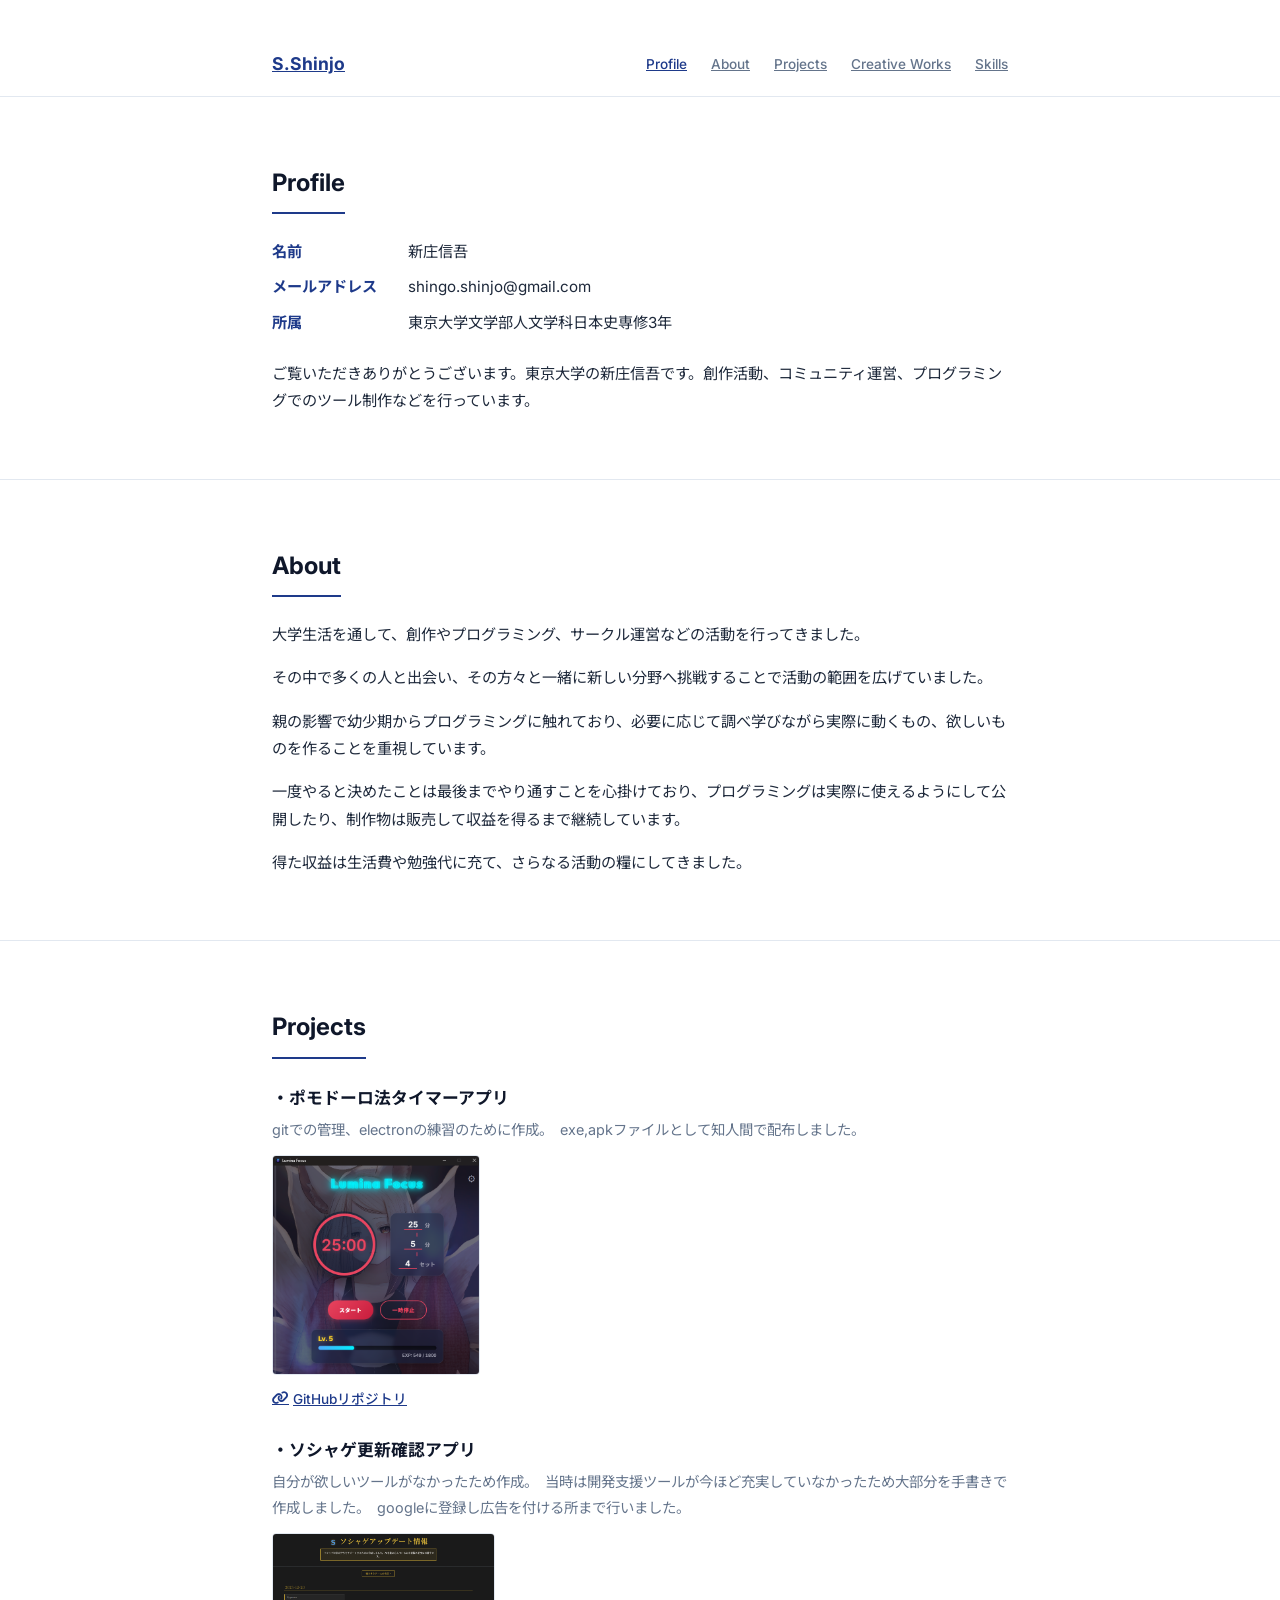
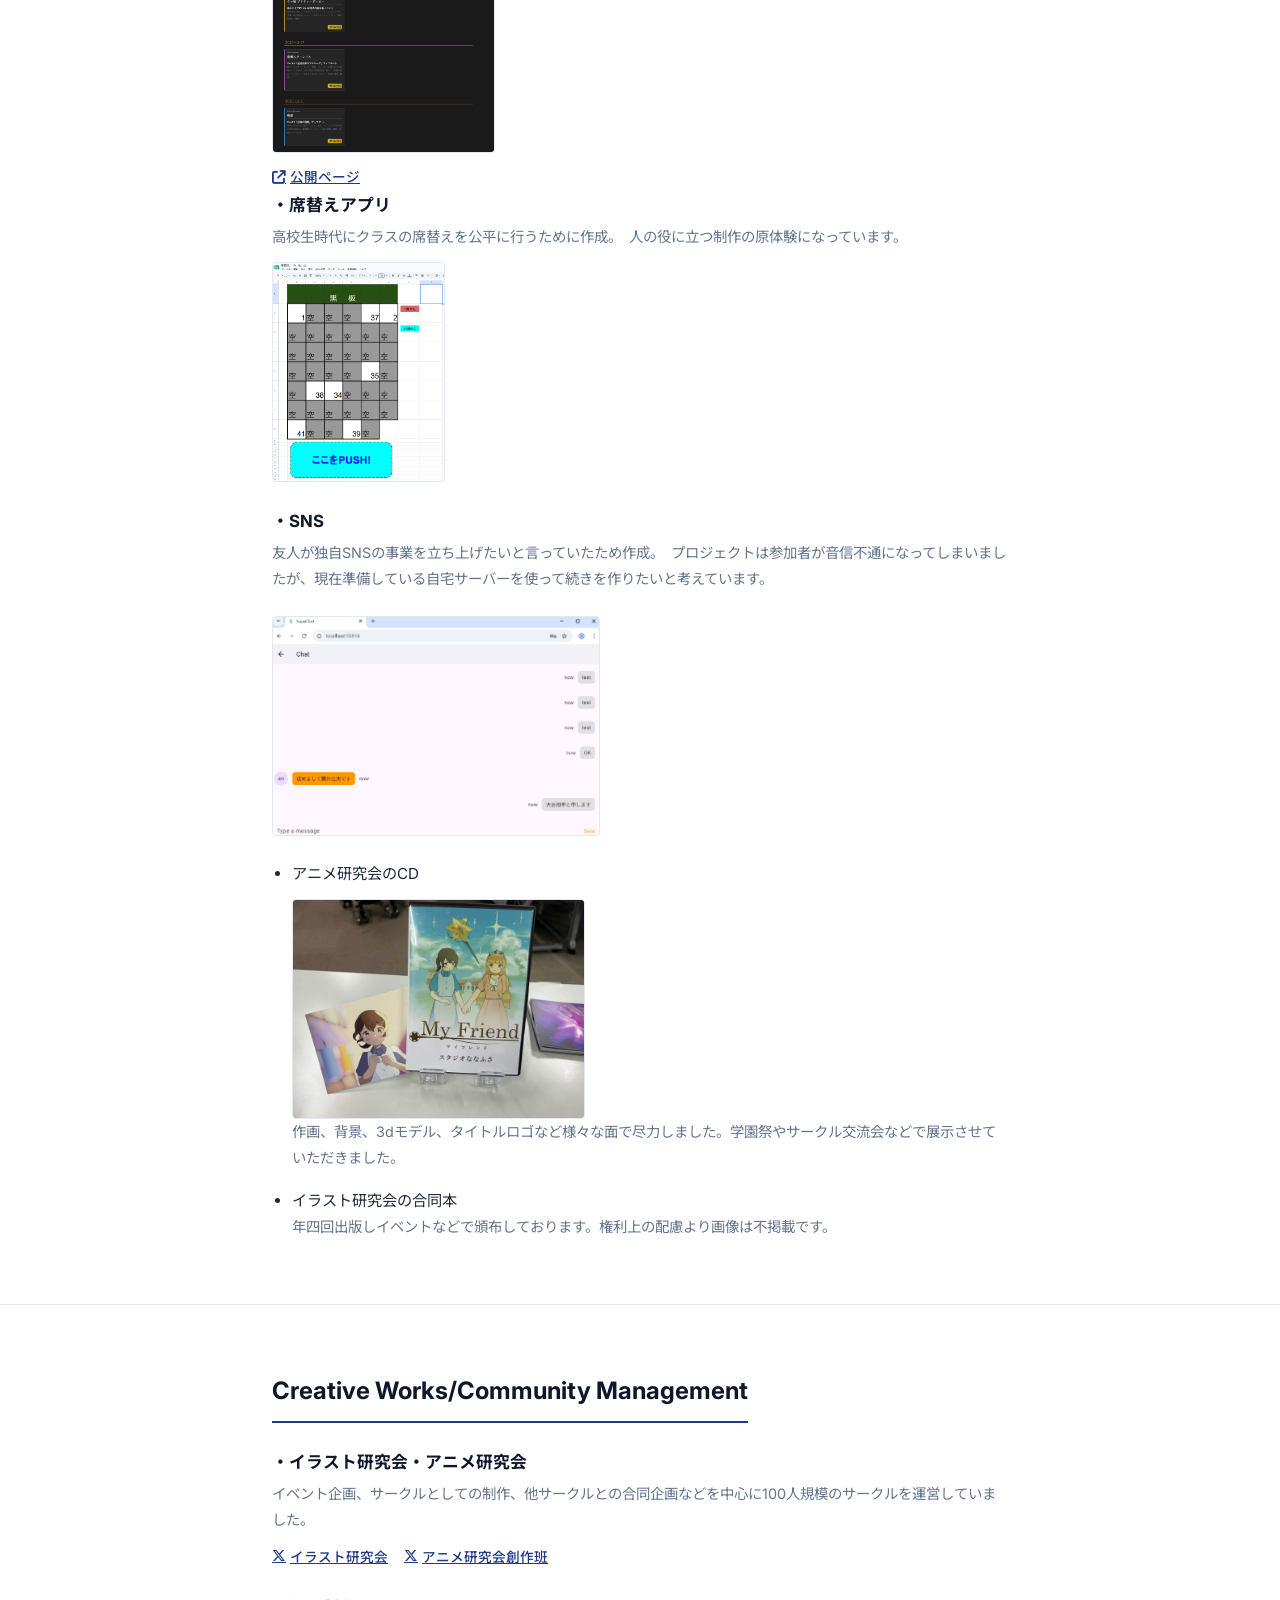
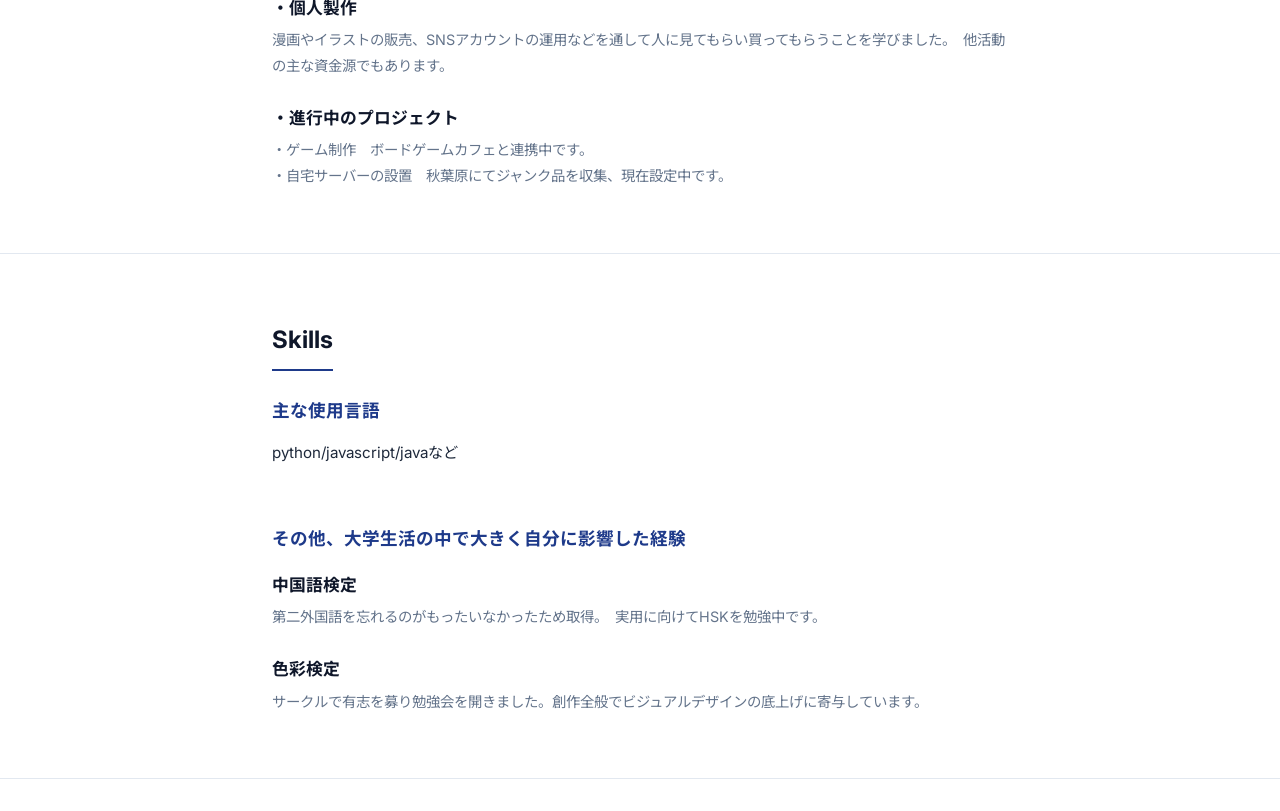
==== index.html @ a7cd1485 "origin" ====
<!DOCTYPE html>
<html lang="ja">
<head>
  <meta charset="UTF-8">
  <meta name="viewport" content="width=device-width, initial-scale=1.0">
  <title>新庄 信吾 | ポートフォリオ</title>
  <link rel="stylesheet" href="assets/css/style.css">
  <link rel="stylesheet" href="https://cdnjs.cloudflare.com/ajax/libs/font-awesome/6.4.0/css/all.min.css">
</head>
<body>

  <header class="header">
    <div class="container nav-container">
      <a href="#home" class="logo">S.Shinjo</a>
      <nav class="nav-links">
        <a href="#home" class="nav-link">Profile</a>
        <a href="#about" class="nav-link">About</a>
        <a href="#projects" class="nav-link">Projects</a>
        <a href="#creative" class="nav-link">Creative Works</a>
        <a href="#skills" class="nav-link">Skills</a>
      </nav>
    </div>
  </header>

  <section id="home" class="section">
    <div class="container">
      <h1 class="section-title">Profile</h1>
      <div class="profile-list">
        <div class="profile-item">
          <div class="profile-label">名前</div>
          <div class="profile-value">新庄信吾</div>
        </div>
        <div class="profile-item">
          <div class="profile-label">メールアドレス</div>
          <div class="profile-value">shingo.shinjo@gmail.com</div>
        </div>
        <div class="profile-item">
          <div class="profile-label">所属</div>
          <div class="profile-value">東京大学文学部人文学科日本史専修3年</div>
        </div>
      </div>
      <p class="profile-desc">
        ご覧いただきありがとうございます。東京大学の新庄信吾です。創作活動、コミュニティ運営、プログラミングでのツール制作などを行っています。
      </p>
    </div>
  </section>

  <section id="about" class="section">
    <div class="container">
      <h2 class="section-title">About</h2>
      <div class="about-text">
        <p>大学生活を通して、創作やプログラミング、サークル運営などの活動を行ってきました。</p>
        <p>その中で多くの人と出会い、その方々と一緒に新しい分野へ挑戦することで活動の範囲を広げていました。</p>
        <p>親の影響で幼少期からプログラミングに触れており、必要に応じて調べ学びながら実際に動くもの、欲しいものを作ることを重視しています。</p>
        <p>一度やると決めたことは最後までやり通すことを心掛けており、プログラミングは実際に使えるようにして公開したり、制作物は販売して収益を得るまで継続しています。</p>
        <p>得た収益は生活費や勉強代に充て、さらなる活動の糧にしてきました。</p>
      </div>
    </div>
  </section>

  <section id="projects" class="section">
    <div class="container">
      <h2 class="section-title">Projects</h2>
      <div class="list-container">
        <div class="list-item">
          <div class="item-title">・ポモドーロ法タイマーアプリ</div>
          <div class="item-desc">gitでの管理、electronの練習のために作成。　exe,apkファイルとして知人間で配布しました。</div>
          <img src="assets/images/timer.png" alt="タイマーの改善" class="project-img-simple">
          <div class="item-links">
            <a href="https://github.com/Xin-Xine/Timer" target="_blank" class="item-link"><i class="fa-solid fa-link"></i> GitHubリポジトリ</a>
          </div>
        </div>
        <div class="list-item">
          <div class="item-title">・ソシャゲ更新確認アプリ</div>
          <div class="item-desc">自分が欲しいツールがなかったため作成。　当時は開発支援ツールが今ほど充実していなかったため大部分を手書きで作成しました。　googleに登録し広告を付ける所まで行いました。</div>
          <img src="assets/images/soshage.png" alt="ソシャゲ更新" class="project-img-simple">
          <div class="item-links">
            <a href="https://xin-xine.github.io/social-game-checker/" target="_blank" class="item-link"><i class="fa-solid fa-arrow-up-right-from-square"></i> 公開ページ</a>
          </div>
        <div class="list-item">
          <div class="item-title">・席替えアプリ</div>
          <div class="item-desc">高校生時代にクラスの席替えを公平に行うために作成。　人の役に立つ制作の原体験になっています。</div>
          <img src="assets/images/sekigae.png" alt="席替えアプリ" class="project-img-simple">
        </div>
        </div>
        <div class="list-item">
          <div class="item-title">・SNS</div>
          <div class="item-desc">友人が独自SNSの事業を立ち上げたいと言っていたため作成。　プロジェクトは参加者が音信不通になってしまいましたが、現在準備している自宅サーバーを使って続きを作りたいと考えています。</div>
          <div class="item-links">
            <img src="assets/images/SNS.png" alt="ソシャゲ" class="project-img-simple">
          </div>
        </div>
      </div>
      <div style="margin-top: 1.5rem;">
        <ul class="plain-list">
          <li>
            <div>アニメ研究会のCD</div>
            <img src="assets/images/anime_cd.jpg" alt="アニメ研究会のCD" class="project-img-simple">
            <div class="item-desc">作画、背景、3dモデル、タイトルロゴなど様々な面で尽力しました。学園祭やサークル交流会などで展示させていただきました。</div>
          </li>
          <li>
            <div>イラスト研究会の合同本</div>
            <div class="item-desc">年四回出版しイベントなどで頒布しております。権利上の配慮より画像は不掲載です。</div>
          </li>
        </ul>
      </div>
    </div>
  </section>

  <section id="creative" class="section">
    <div class="container">
      <h2 class="section-title">Creative Works/Community Management</h2>
      <div class="list-container">
        <div class="list-item">
          <div class="item-title">・イラスト研究会・アニメ研究会</div>
          <div class="item-desc">イベント企画、サークルとしての制作、他サークルとの合同企画などを中心に100人規模のサークルを運営していました。</div>
          <div class="item-links">
            <a href="https://x.com/ut_paintingclub" target="_blank" class="item-link"><i class="fa-brands fa-x-twitter"></i> イラスト研究会</a>
            <a href="https://x.com/Nanafusa_Studio" target="_blank" class="item-link"><i class="fa-brands fa-x-twitter"></i> アニメ研究会創作班</a>
          </div>
        </div>
        <div class="list-item">
          <div class="item-title">・個人製作</div>
          <div class="item-desc">漫画やイラストの販売、SNSアカウントの運用などを通して人に見てもらい買ってもらうことを学びました。　他活動の主な資金源でもあります。</div>
        </div>
        <div class="list-item">
          <div class="item-title">・進行中のプロジェクト</div>
          <div class="item-desc">・ゲーム制作　ボードゲームカフェと連携中です。</div>
          <div class="item-desc">・自宅サーバーの設置　秋葉原にてジャンク品を収集、現在設定中です。</div>
        </div>
      </div>
    </div>
  </section>

  <section id="skills" class="section">
    <div class="container">
      <h2 class="section-title">Skills</h2>
      <div class="skills-container">
        <div class="skills-subgroup">
          <h3>主な使用言語</h3>
          <p style="font-size: 0.95rem; margin-top: 0.5rem;">python/javascript/javaなど</p>
        </div>
        <div class="skills-subgroup" style="margin-top: 2rem;">
          <h3>その他、大学生活の中で大きく自分に影響した経験</h3>
          <div class="list-container" style="margin-top: 1rem;">
            <div class="list-item">
              <div class="item-title">中国語検定</div>
              <div class="item-desc">第二外国語を忘れるのがもったいなかったため取得。　実用に向けてHSKを勉強中です。</div>
            </div>
            <div class="list-item">
              <div class="item-title">色彩検定</div>
              <div class="item-desc">サークルで有志を募り勉強会を開きました。創作全般でビジュアルデザインの底上げに寄与しています。</div>
            </div>
          </div>
        </div>
      </div>
    </div>
  </section>

  <script src="assets/js/main.js"></script>
</body>
</html>
---- assets/css/style.css ----
@import url('https://fonts.googleapis.com/css2?family=Inter:wght@400;500;700&family=Noto+Sans+JP:wght@400;500;700&display=swap');

:root {
  --bg-color: #ffffff;
  --border-color: #e2e8f0;
  --primary: #1e3a8a;
  --text-main: #1e293b;
  --text-muted: #64748b;
  --font-family: 'Inter', 'Noto Sans JP', -apple-system, BlinkMacSystemFont, "Segoe UI", Roboto, sans-serif;
}

*, *::before, *::after {
  box-sizing: border-box;
  margin: 0;
  padding: 0;
}

html {
  scroll-behavior: smooth;
  font-size: 16px;
}

body {
  font-family: var(--font-family);
  background-color: var(--bg-color);
  color: var(--text-main);
  line-height: 1.8;
  -webkit-font-smoothing: antialiased;
  padding: 2rem 0;
}

.container {
  max-width: 800px;
  margin: 0 auto;
  padding: 0 2rem;
}

.header {
  position: sticky;
  top: 0;
  background: rgba(255, 255, 255, 0.95);
  backdrop-filter: blur(4px);
  -webkit-backdrop-filter: blur(4px);
  border-bottom: 1px solid var(--border-color);
  padding: 1rem 0;
  z-index: 1000;
}

.nav-container {
  display: flex;
  justify-content: space-between;
  align-items: center;
}

.logo {
  font-weight: 700;
  font-size: 1.1rem;
  color: var(--primary);
}

.nav-links {
  display: flex;
  gap: 1.5rem;
}

.nav-link {
  font-size: 0.85rem;
  font-weight: 500;
  color: var(--text-muted);
}

.nav-link:hover, .nav-link.active {
  color: var(--primary);
}

.section {
  padding: 4rem 0;
  border-bottom: 1px solid var(--border-color);
  text-align: left;
}

.section-title {
  font-size: 1.5rem;
  font-weight: 700;
  color: #0f172a;
  margin-bottom: 1.5rem;
  padding-bottom: 0.5rem;
  border-bottom: 2px solid var(--primary);
  display: inline-block;
}

.profile-list {
  display: flex;
  flex-direction: column;
  gap: 0.5rem;
  margin-bottom: 1.5rem;
  font-size: 0.95rem;
}

.profile-item {
  display: flex;
  gap: 1rem;
}

.profile-label {
  font-weight: 700;
  min-width: 120px;
  color: var(--primary);
}

.profile-value {
  color: var(--text-main);
}

.profile-desc {
  font-size: 0.95rem;
  color: var(--text-main);
  margin-top: 1rem;
}

.about-text p {
  margin-bottom: 1rem;
  font-size: 0.95rem;
}

.about-text p:last-child {
  margin-bottom: 0;
}

.list-container {
  display: flex;
  flex-direction: column;
  gap: 1.5rem;
}

.list-item {
  padding-left: 0;
}

.item-title {
  font-size: 1.05rem;
  font-weight: 700;
  color: #0f172a;
  margin-bottom: 0.25rem;
}

.item-desc {
  font-size: 0.9rem;
  color: var(--text-muted);
}

.project-img-simple {
  max-width: 100%;
  max-height: 220px;
  object-fit: contain;
  margin-top: 0.75rem;
  border: 1px solid var(--border-color);
  border-radius: 4px;
  display: block;
}

.item-links {
  margin-top: 0.75rem;
  display: flex;
  gap: 1rem;
  flex-wrap: wrap;
}

.item-link {
  font-size: 0.85rem;
  color: var(--primary);
  text-decoration: underline;
  font-weight: 500;
  display: inline-flex;
  align-items: center;
  gap: 0.25rem;
}

.item-link:hover {
  color: var(--text-main);
}

.plain-list {
  list-style-type: disc;
  padding-left: 1.25rem;
  display: flex;
  flex-direction: column;
  gap: 1rem;
  font-size: 0.95rem;
}

.skills-container {
  display: flex;
  flex-direction: column;
  gap: 1.5rem;
}

.skills-subgroup h3 {
  font-size: 1.1rem;
  font-weight: 700;
  color: var(--primary);
  margin-bottom: 0.75rem;
}

.footer {
  padding: 2rem 0;
  text-align: center;
  font-size: 0.8rem;
  color: var(--text-muted);
}

@media (max-width: 768px) {
  body {
    padding: 1rem 0;
  }
  .header {
    position: static;
  }
  .nav-container {
    flex-direction: column;
    gap: 1rem;
    align-items: flex-start;
  }
  .nav-links {
    flex-wrap: wrap;
    gap: 1rem;
  }
  .section {
    padding: 3rem 0;
  }
  .profile-item {
    flex-direction: column;
    gap: 0.1rem;
  }
  .profile-label {
    min-width: auto;
  }
}
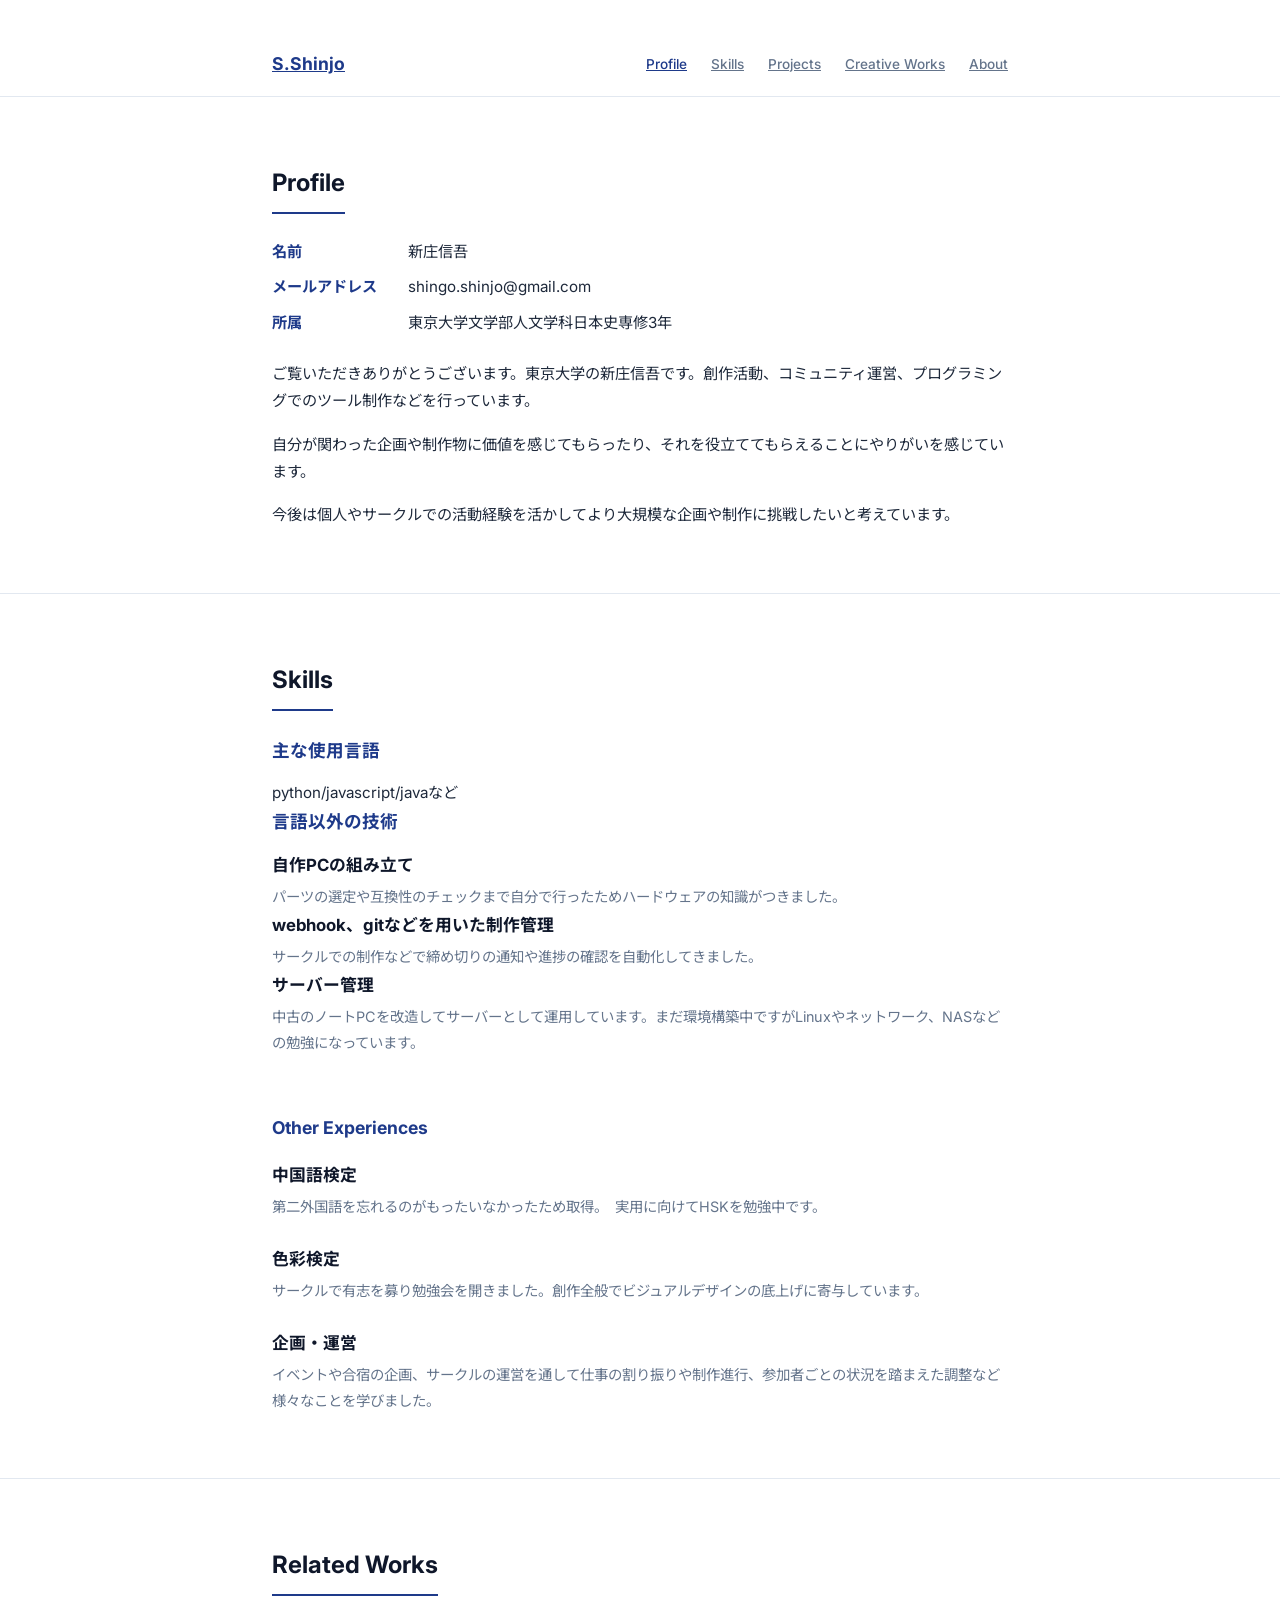
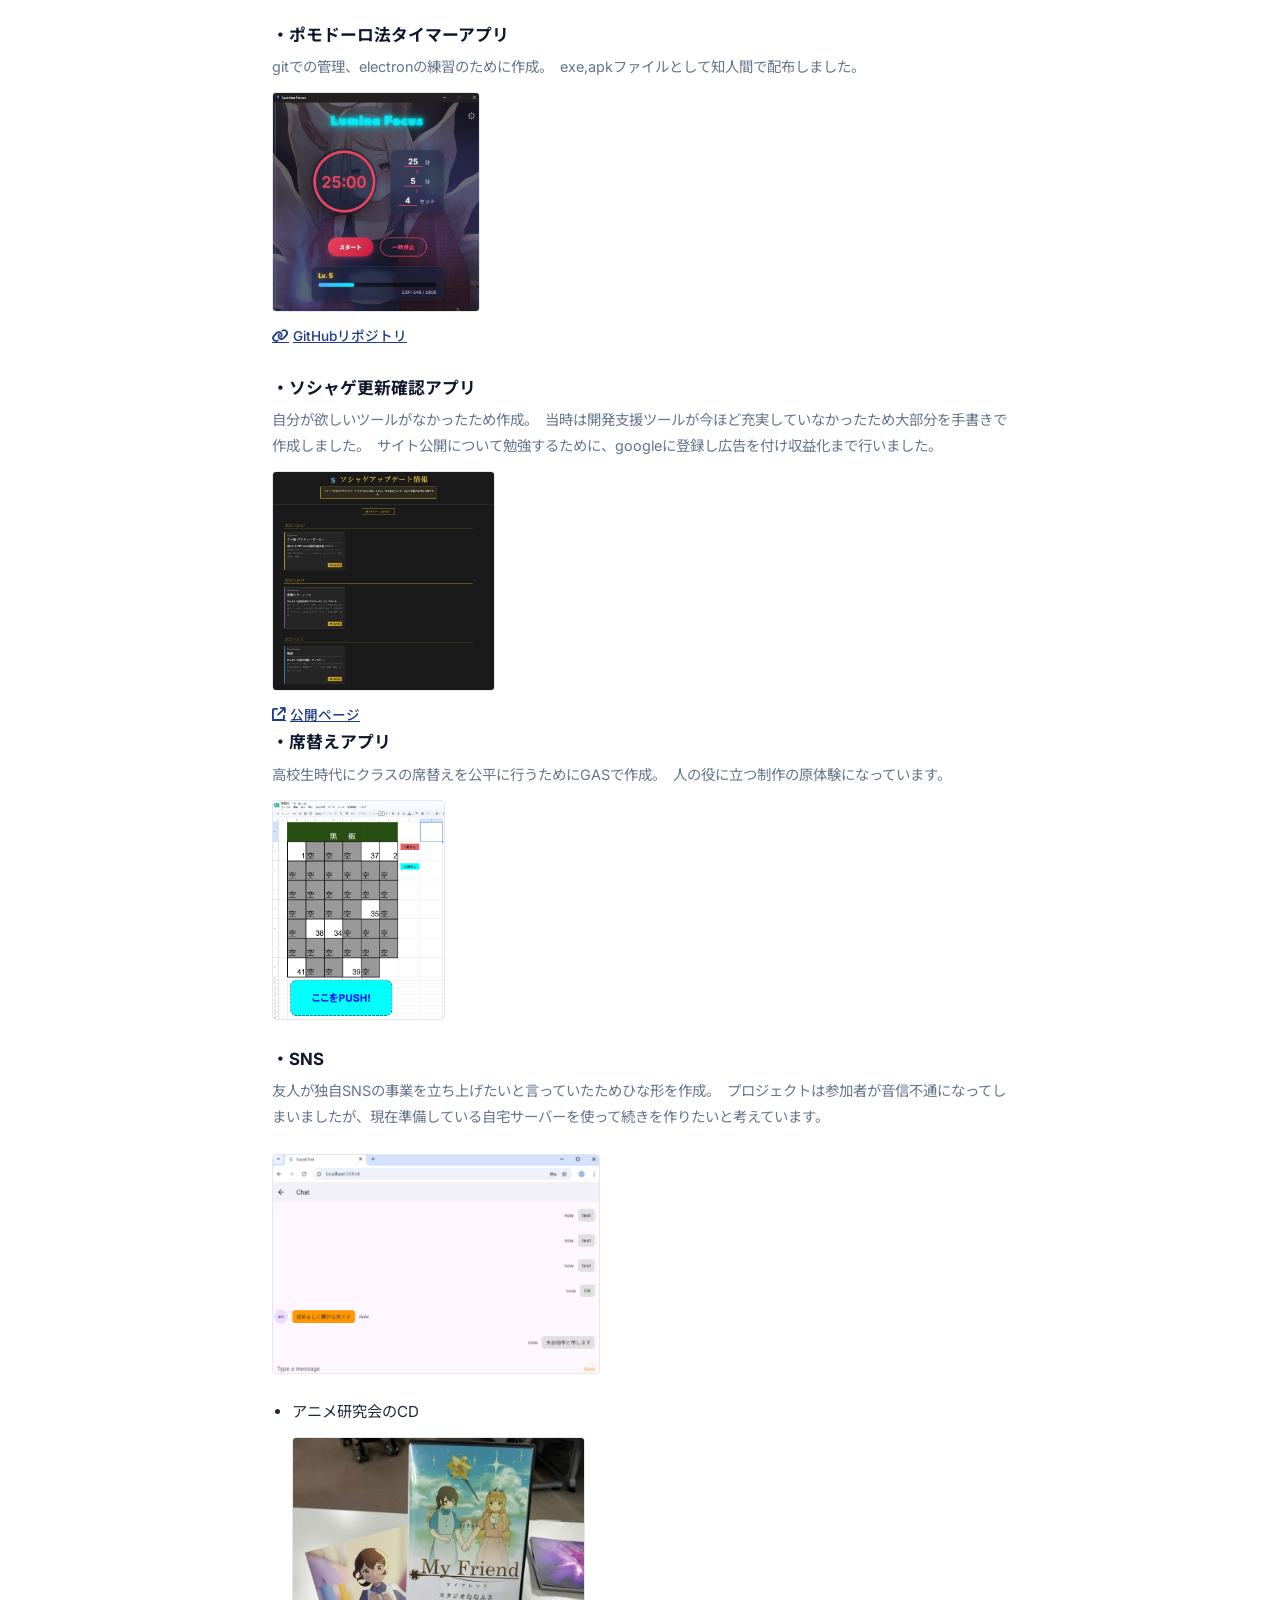
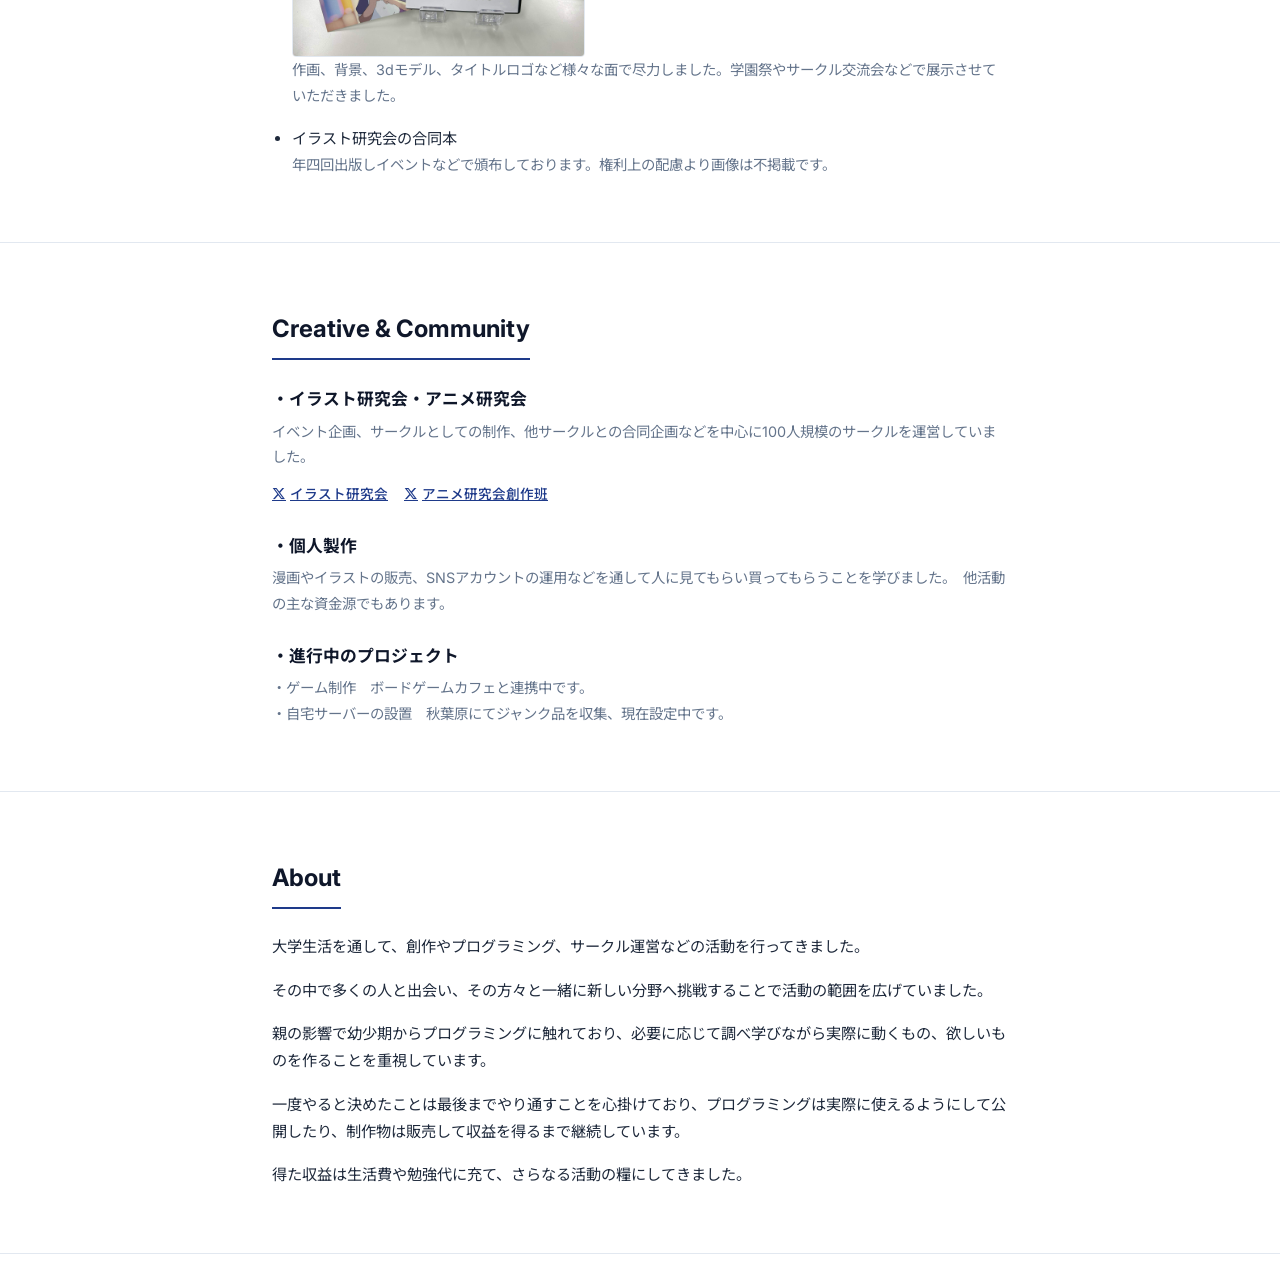
==== commit 5aaa5e4d: "Update index.html" ====
--- a/index.html
+++ b/index.html
@@ -14,10 +14,10 @@
       <a href="#home" class="logo">S.Shinjo</a>
       <nav class="nav-links">
         <a href="#home" class="nav-link">Profile</a>
-        <a href="#about" class="nav-link">About</a>
+        <a href="#skills" class="nav-link">Skills</a>
         <a href="#projects" class="nav-link">Projects</a>
         <a href="#creative" class="nav-link">Creative Works</a>
-        <a href="#skills" class="nav-link">Skills</a>
+        <a href="#about" class="nav-link">About</a>
       </nav>
     </div>
   </header>
@@ -42,25 +42,55 @@
       <p class="profile-desc">
         ご覧いただきありがとうございます。東京大学の新庄信吾です。創作活動、コミュニティ運営、プログラミングでのツール制作などを行っています。
       </p>
+      <p class="profile-desc">
+        自分が関わった企画や制作物に価値を感じてもらったり、それを役立ててもらえることにやりがいを感じています。
+      </p>
+      <p class="profile-desc">
+        今後は個人やサークルでの活動経験を活かしてより大規模な企画や制作に挑戦したいと考えています。
+      </p>
     </div>
   </section>
 
-  <section id="about" class="section">
+  <section id="skills" class="section">
     <div class="container">
-      <h2 class="section-title">About</h2>
-      <div class="about-text">
-        <p>大学生活を通して、創作やプログラミング、サークル運営などの活動を行ってきました。</p>
-        <p>その中で多くの人と出会い、その方々と一緒に新しい分野へ挑戦することで活動の範囲を広げていました。</p>
-        <p>親の影響で幼少期からプログラミングに触れており、必要に応じて調べ学びながら実際に動くもの、欲しいものを作ることを重視しています。</p>
-        <p>一度やると決めたことは最後までやり通すことを心掛けており、プログラミングは実際に使えるようにして公開したり、制作物は販売して収益を得るまで継続しています。</p>
-        <p>得た収益は生活費や勉強代に充て、さらなる活動の糧にしてきました。</p>
+      <h2 class="section-title">Skills</h2>
+      <div class="skills-container">
+        <div class="skills-subgroup">
+          <h3>主な使用言語</h3>
+          <p style="font-size: 0.95rem; margin-top: 0.5rem;">python/javascript/javaなど</p>
+          <h3>言語以外の技術</h3>
+          <div class="item-title">自作PCの組み立て</div>
+          <div class="item-desc">パーツの選定や互換性のチェックまで自分で行ったためハードウェアの知識がつきました。</div>
+          <div class="item-title">webhook、gitなどを用いた制作管理</div>
+          <div class="item-desc">サークルでの制作などで締め切りの通知や進捗の確認を自動化してきました。</div>
+          <div class="item-title">サーバー管理</div>
+          <div class="item-desc">中古のノートPCを改造してサーバーとして運用しています。まだ環境構築中ですがLinuxやネットワーク、NASなどの勉強になっています。</div>
+        </div>
+        <div class="skills-subgroup" style="margin-top: 2rem;">
+          <h3>Other Experiences</h3>
+          <div class="list-container" style="margin-top: 1rem;">
+            <div class="list-item">
+              <div class="item-title">中国語検定</div>
+              <div class="item-desc">第二外国語を忘れるのがもったいなかったため取得。　実用に向けてHSKを勉強中です。</div>
+            </div>
+            <div class="list-item">
+              <div class="item-title">色彩検定</div>
+              <div class="item-desc">サークルで有志を募り勉強会を開きました。創作全般でビジュアルデザインの底上げに寄与しています。</div>
+            </div>
+            <div class="list-item">
+              <div class="item-title">企画・運営</div>
+              <div class="item-desc">イベントや合宿の企画、サークルの運営を通して仕事の割り振りや制作進行、参加者ごとの状況を踏まえた調整など様々なことを学びました。
+              </div>
+            </div>
+          </div>
+        </div>
       </div>
     </div>
   </section>
-
+  
   <section id="projects" class="section">
     <div class="container">
-      <h2 class="section-title">Projects</h2>
+      <h2 class="section-title">Related Works</h2>
       <div class="list-container">
         <div class="list-item">
           <div class="item-title">・ポモドーロ法タイマーアプリ</div>
@@ -72,20 +102,20 @@
         </div>
         <div class="list-item">
           <div class="item-title">・ソシャゲ更新確認アプリ</div>
-          <div class="item-desc">自分が欲しいツールがなかったため作成。　当時は開発支援ツールが今ほど充実していなかったため大部分を手書きで作成しました。　googleに登録し広告を付ける所まで行いました。</div>
+          <div class="item-desc">自分が欲しいツールがなかったため作成。　当時は開発支援ツールが今ほど充実していなかったため大部分を手書きで作成しました。　サイト公開について勉強するために、googleに登録し広告を付け収益化まで行いました。</div>
           <img src="assets/images/soshage.png" alt="ソシャゲ更新" class="project-img-simple">
           <div class="item-links">
             <a href="https://xin-xine.github.io/social-game-checker/" target="_blank" class="item-link"><i class="fa-solid fa-arrow-up-right-from-square"></i> 公開ページ</a>
           </div>
         <div class="list-item">
           <div class="item-title">・席替えアプリ</div>
-          <div class="item-desc">高校生時代にクラスの席替えを公平に行うために作成。　人の役に立つ制作の原体験になっています。</div>
+          <div class="item-desc">高校生時代にクラスの席替えを公平に行うためにGASで作成。　人の役に立つ制作の原体験になっています。</div>
           <img src="assets/images/sekigae.png" alt="席替えアプリ" class="project-img-simple">
         </div>
         </div>
         <div class="list-item">
           <div class="item-title">・SNS</div>
-          <div class="item-desc">友人が独自SNSの事業を立ち上げたいと言っていたため作成。　プロジェクトは参加者が音信不通になってしまいましたが、現在準備している自宅サーバーを使って続きを作りたいと考えています。</div>
+          <div class="item-desc">友人が独自SNSの事業を立ち上げたいと言っていたためひな形を作成。　プロジェクトは参加者が音信不通になってしまいましたが、現在準備している自宅サーバーを使って続きを作りたいと考えています。</div>
           <div class="item-links">
             <img src="assets/images/SNS.png" alt="ソシャゲ" class="project-img-simple">
           </div>
@@ -107,9 +137,9 @@
     </div>
   </section>
 
-  <section id="creative" class="section">
+    <section id="creative" class="section">
     <div class="container">
-      <h2 class="section-title">Creative Works/Community Management</h2>
+      <h2 class="section-title">Creative & Community</h2>
       <div class="list-container">
         <div class="list-item">
           <div class="item-title">・イラスト研究会・アニメ研究会</div>
@@ -132,31 +162,18 @@
     </div>
   </section>
 
-  <section id="skills" class="section">
+  <section id="about" class="section">
     <div class="container">
-      <h2 class="section-title">Skills</h2>
-      <div class="skills-container">
-        <div class="skills-subgroup">
-          <h3>主な使用言語</h3>
-          <p style="font-size: 0.95rem; margin-top: 0.5rem;">python/javascript/javaなど</p>
-        </div>
-        <div class="skills-subgroup" style="margin-top: 2rem;">
-          <h3>その他、大学生活の中で大きく自分に影響した経験</h3>
-          <div class="list-container" style="margin-top: 1rem;">
-            <div class="list-item">
-              <div class="item-title">中国語検定</div>
-              <div class="item-desc">第二外国語を忘れるのがもったいなかったため取得。　実用に向けてHSKを勉強中です。</div>
-            </div>
-            <div class="list-item">
-              <div class="item-title">色彩検定</div>
-              <div class="item-desc">サークルで有志を募り勉強会を開きました。創作全般でビジュアルデザインの底上げに寄与しています。</div>
-            </div>
-          </div>
-        </div>
+      <h2 class="section-title">About</h2>
+      <div class="about-text">
+        <p>大学生活を通して、創作やプログラミング、サークル運営などの活動を行ってきました。</p>
+        <p>その中で多くの人と出会い、その方々と一緒に新しい分野へ挑戦することで活動の範囲を広げていました。</p>
+        <p>親の影響で幼少期からプログラミングに触れており、必要に応じて調べ学びながら実際に動くもの、欲しいものを作ることを重視しています。</p>
+        <p>一度やると決めたことは最後までやり通すことを心掛けており、プログラミングは実際に使えるようにして公開したり、制作物は販売して収益を得るまで継続しています。</p>
+        <p>得た収益は生活費や勉強代に充て、さらなる活動の糧にしてきました。</p>
       </div>
     </div>
   </section>
-
   <script src="assets/js/main.js"></script>
 </body>
 </html>
